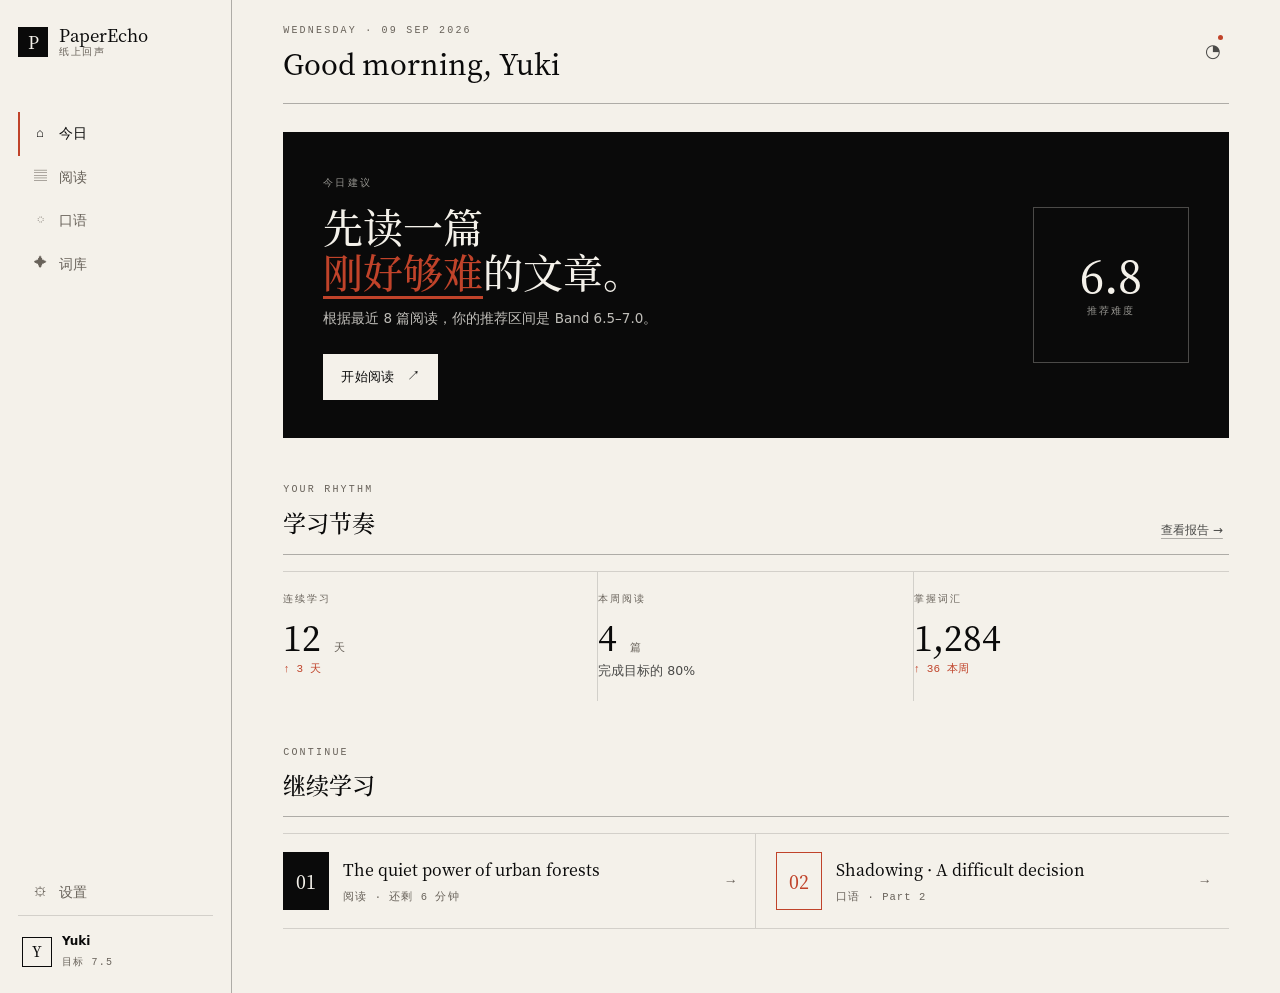
==== preview.html @ b85bc24e "site: 全站改版为 INK 设计语言,并大幅减量文案 设计:纸墨底色 + 唯一朱红强调色、直角零阴影、1px 细线分区、衬线标题 + 等宽数据; 七节各自不同版式(账目行 / 2×2 痛点行 / " ====
<!doctype html>
<html lang="zh-CN">
<head>
  <meta charset="utf-8">
  <meta name="viewport" content="width=device-width,initial-scale=1">
  <title>PaperEcho · 阅读工作台预览</title>
  <!-- 自托管衬线字体(与主站同一份子集);本页不再引用任何外部字体服务 -->
  <link rel="preload" href="./assets/fonts/paperecho-serif.otf" as="font" type="font/otf" crossorigin>
  <link rel="stylesheet" href="preview.css">
</head>
<body>
  <div class="app-shell">
    <aside class="sidebar">
      <div class="wordmark"><span class="mark">P</span><span>PaperEcho<small>纸上回声</small></span></div>
      <nav>
        <button class="nav-item active" data-screen="home"><span>⌂</span> 今日</button>
        <button class="nav-item" data-screen="library"><span>▤</span> 阅读</button>
        <button class="nav-item" data-screen="speaking"><span>◌</span> 口语</button>
        <button class="nav-item" data-screen="words"><span>✦</span> 词库</button>
      </nav>
      <div class="sidebar-bottom"><button class="nav-item"><span>⚙</span> 设置</button><div class="profile"><div class="avatar">Y</div><div><b>Yuki</b><small>目标 7.5</small></div></div></div>
    </aside>

    <main class="main">
      <header class="topbar"><button class="mobile-menu" id="mobileMenu">☰</button><div><p class="eyebrow">WEDNESDAY · 09 SEP 2026</p><h1 id="screenTitle">Good morning, Yuki</h1></div><button class="icon-button" aria-label="通知">◔<i></i></button></header>

      <section class="screen" id="homeScreen">
        <div class="hero-card">
          <div><span class="kicker">今日建议</span><h2>先读一篇<br><em>刚好够难</em>的文章。</h2><p>根据最近 8 篇阅读，你的推荐区间是 Band 6.5–7.0。</p><button class="primary" id="startReading">开始阅读 <span>↗</span></button></div>
          <div class="orb"><div class="orb-line"></div><strong>6.8</strong><small>推荐难度</small></div>
        </div>
        <div class="section-head"><div><span class="eyebrow">YOUR RHYTHM</span><h3>学习节奏</h3></div><button class="text-button">查看报告 →</button></div>
        <div class="metrics"><article><span>连续学习</span><strong>12 <small>天</small></strong><b class="up">↑ 3 天</b></article><article><span>本周阅读</span><strong>4 <small>篇</small></strong><b>完成目标的 80%</b></article><article><span>掌握词汇</span><strong>1,284</strong><b class="up">↑ 36 本周</b></article></div>
        <div class="section-head"><div><span class="eyebrow">CONTINUE</span><h3>继续学习</h3></div></div>
        <div class="continue-list"><button class="continue-card" data-open="article"><span class="book-cover moss">01</span><span><b>The quiet power of urban forests</b><small>阅读 · 还剩 6 分钟</small></span><span class="arrow">→</span></button><button class="continue-card"><span class="book-cover clay">02</span><span><b>Shadowing · A difficult decision</b><small>口语 · Part 2</small></span><span class="arrow">→</span></button></div>
      </section>

      <section class="screen hidden" id="libraryScreen">
        <div class="library-head"><div><span class="eyebrow">READING LIBRARY</span><h2>你的阅读</h2></div><button class="primary" id="newReading">＋ 新文章</button></div>
        <div class="filter-row"><button class="filter active">全部</button><button class="filter">未完成</button><button class="filter">已完成</button><span class="filter-spacer"></span><button class="icon-button">⌕</button></div>
        <div class="article-grid"><button class="article-card featured" data-open="article"><div class="article-art forest"><span>FEATURED</span></div><div class="article-info"><div><span class="tag">自然 · Band 6.5</span><span class="duration">8 min</span></div><h3>The quiet power of urban forests</h3><p>城市森林如何改变我们的注意力、情绪与社区关系。</p><div class="progress"><i style="width:68%"></i></div></div></button><button class="article-card"><div class="article-art blue"><span>NEW</span></div><div class="article-info"><div><span class="tag">社会 · Band 7.0</span><span class="duration">11 min</span></div><h3>Why some cities are learning to slow down</h3><p>慢城市运动与现代生活节奏的重新设计。</p><div class="progress"><i style="width:12%"></i></div></div></button><button class="article-card"><div class="article-art sand"><span>DONE</span></div><div class="article-info"><div><span class="tag">科技 · Band 6.0</span><span class="duration">7 min</span></div><h3>The memory we outsource</h3><p>当工具替我们记住一切，我们还记得什么。</p><div class="progress"><i style="width:100%"></i></div></div></button></div>
      </section>

      <section class="screen hidden" id="articleScreen">
        <button class="back-button" id="backToLibrary">← 阅读库</button><div class="article-layout"><article class="reading-column"><div class="article-meta"><span class="tag">自然 · Band 6.5</span><span>约 8 分钟</span></div><h2>The quiet power of<br><em>urban forests</em></h2><p class="dek">城市里的树木不只是风景。越来越多的研究发现，它们正在悄悄改变我们的注意力、情绪与社区关系。</p><div class="article-tools"><button class="tool active">原文</button><button class="tool">译文</button><span></span><button class="tool">Aa</button><button class="tool">•••</button></div><div class="article-body"><p>On a summer afternoon, a pocket of woodland can feel like a different city. The traffic is still there, but it becomes a distant texture rather than the main event.</p><p>Researchers have begun to describe this effect as <mark>soft fascination</mark>: a kind of attention that holds us gently, without demanding that we solve a problem or make a decision.</p><p>That may explain why urban forests matter beyond their environmental benefits. They give people a place to recover their attention, and sometimes, to notice one another again.</p></div></article><aside class="article-aside"><div class="aside-card"><span class="eyebrow">YOUR FEEDBACK</span><h3>这篇文章对你来说难吗？</h3><p>你的评价会帮助 PaperEcho 找到更适合你的下一篇文章。</p><div class="rating-grid"><button data-rating="1"><b>1</b><small>太简单</small></button><button data-rating="2"><b>2</b><small>偏简单</small></button><button data-rating="3"><b>3</b><small>刚刚好</small></button><button data-rating="4"><b>4</b><small>偏难</small></button><button data-rating="5"><b>5</b><small>太难</small></button></div><div class="rating-result" id="ratingResult">选择一个选项，记录你的真实感受。</div></div><div class="aside-card words-card"><span class="eyebrow">VOCABULARY</span><h3>本篇重点词</h3><div class="word-row"><b>fascination</b><span>着迷 · B2</span></div><div class="word-row"><b>recover</b><span>恢复 · B1</span></div><div class="word-row"><b>texture</b><span>质感 · B2</span></div></div></aside></div>
      </section>

      <div class="toast" id="toast">已保存到你的阅读画像</div>
      <nav class="mobile-nav"><button class="active" data-screen="home">⌂<small>今日</small></button><button data-screen="library">▤<small>阅读</small></button><button data-screen="speaking">◌<small>口语</small></button><button data-screen="words">✦<small>词库</small></button></nav>
    </main>
  </div>
  <script src="preview.js"></script>
</body>
</html>
---- preview.css ----
/* =========================================================================
   PaperEcho · 阅读工作台预览(桌面形态示意)
   与主站、App 同一套 INK 语言:墨与纸、唯一强调色、直角、零阴影、1px 细线、
   衬线标题 + 等宽数据。
   注意:这里不再 @import 任何外部字体(旧的 Google Fonts 引用既违反站点
   「零依赖」,在国内也基本加载不出来),改用与主站同一份自托管思源宋体子集。
   ========================================================================= */

@font-face {
  font-family: "PaperEcho Serif";
  src: url("./assets/fonts/paperecho-serif.otf") format("opentype");
  font-weight: 400 700;
  font-style: normal;
  font-display: swap;
}

:root {
  --paper: #F4F1EA;
  --paper-2: #E7E1D4;
  --paper-3: #DBD4C5;
  --ink: #0A0A0A;
  --ink-2: #4A4A48;
  --ink-3: #68625A;             /* 与主站一致:三级文字也要过 4.5:1 */
  --hair: rgba(10, 10, 10, .14);
  --hair-2: rgba(10, 10, 10, .30);
  --accent: #C0432A;            /* 面积色 */
  --accent-text: #A8371F;       /* 小号朱红文字 */
  --accent-on-ink: #E2603F;
  --on-ink: #F4F1EA;
  --on-ink-2: rgba(244, 241, 234, .78);
  --on-ink-3: rgba(244, 241, 234, .60);
  --hair-on-ink: rgba(244, 241, 234, .18);
  --hair-on-ink-2: rgba(244, 241, 234, .28);
  --sans: -apple-system, BlinkMacSystemFont, "PingFang SC", "Hiragino Sans GB", "Microsoft YaHei", Inter, system-ui, "Segoe UI", Roboto, sans-serif;
  --serif: "PaperEcho Serif", "Songti SC", "Source Han Serif SC", "Noto Serif SC", "SimSun", Georgia, "Times New Roman", serif;
  --mono: ui-monospace, "SF Mono", SFMono-Regular, Menlo, Consolas, "Liberation Mono", monospace;
}

/* 与主站同一套暗色反转:预览页此前没有暗色模式,系统切暗色时它会一直亮着 */
@media (prefers-color-scheme: dark) {
  :root {
    --paper: #0C0C0C;
    --paper-2: #1A1918;
    --paper-3: #242320;
    --ink: #F2F0EA;
    --ink-2: #B9B5AC;
    --ink-3: #8C8880;
    --hair: rgba(242, 240, 234, .18);
    --hair-2: rgba(242, 240, 234, .34);
    --accent: #E2603F;
    --accent-text: #E2603F;
    --accent-on-ink: #A8371F;
    --on-ink: #0C0C0C;
    --on-ink-2: rgba(12, 12, 12, .78);
    --on-ink-3: rgba(12, 12, 12, .62);
    --hair-on-ink: rgba(12, 12, 12, .16);
    --hair-on-ink-2: rgba(12, 12, 12, .30);
  }
}

* { box-sizing: border-box; }

body {
  margin: 0;
  background: var(--paper);
  color: var(--ink);
  font-family: var(--sans);
  font-size: 14px;
  line-height: 1.6;
  -webkit-font-smoothing: antialiased;
}
button { font: inherit; color: inherit; border: 0; background: none; cursor: pointer; }
.hidden { display: none !important; }

/* ---------------------------- 外壳 ---------------------------- */
.app-shell { display: flex; min-height: 100vh; }

.sidebar {
  width: 232px;
  flex: 0 0 auto;
  border-right: 1px solid var(--hair-2);
  padding: 26px 18px 22px;
  display: flex;
  flex-direction: column;
}
.wordmark { display: flex; align-items: center; gap: 11px; }
.wordmark .mark {
  width: 30px; height: 30px;
  display: grid; place-items: center;
  background: var(--ink);
  color: var(--paper);
  font-family: var(--serif);
  font-size: 17px;
}
.wordmark > span:last-child {
  font-family: var(--serif);
  font-size: 17px;
  line-height: 1.1;
}
.wordmark small {
  display: block;
  font-family: var(--mono);
  font-size: 9.5px;
  letter-spacing: .18em;
  color: var(--ink-3);
  margin-top: 3px;
}

.sidebar nav { display: grid; gap: 0; margin-top: 54px; }
.nav-item {
  display: flex;
  align-items: center;
  gap: 11px;
  padding: 11px 12px;
  text-align: left;
  font-size: 13.5px;
  color: var(--ink-3);
  border-left: 2px solid transparent;
}
.nav-item span { width: 16px; text-align: center; font-family: var(--mono); font-size: 13px; }
.nav-item:hover { color: var(--ink); }
.nav-item.active { color: var(--ink); border-left-color: var(--accent); }

.sidebar-bottom { margin-top: auto; }
.profile {
  display: flex; gap: 10px; align-items: center;
  padding: 16px 4px 0;
  border-top: 1px solid var(--hair);
  font-size: 12px;
}
.profile small { display: block; font-family: var(--mono); font-size: 10px; letter-spacing: .12em; color: var(--ink-3); margin-top: 4px; }
.avatar {
  width: 30px; height: 30px;
  display: grid; place-items: center;
  border: 1px solid var(--ink);
  font-family: var(--serif);
  font-size: 14px;
}

.main { flex: 1; min-width: 0; padding: 0 clamp(20px, 4vw, 56px) 64px; }

/* ---------------------------- 顶栏 ---------------------------- */
.topbar {
  height: 104px;
  display: flex;
  align-items: center;
  justify-content: space-between;
  gap: 16px;
  border-bottom: 1px solid var(--hair-2);
}
.eyebrow, .kicker {
  font-family: var(--mono);
  font-size: 10px;
  letter-spacing: .22em;
  text-transform: uppercase;
  color: var(--ink-3);
  margin: 0;
}
.topbar h1 {
  font-family: var(--serif);
  font-weight: 400;
  font-size: clamp(22px, 2.2vw, 28px);
  line-height: 1.15;
  margin: 8px 0 0;
}
.icon-button { position: relative; font-size: 18px; color: var(--ink-2); padding: 8px; }
.icon-button i {
  position: absolute; right: 6px; top: 6px;
  width: 5px; height: 5px; border-radius: 50%;
  background: var(--accent);
}
.mobile-menu { display: none; }

.screen { max-width: 1080px; margin: 0 auto; padding-top: 28px; }

/* ---------------------------- 首页 ---------------------------- */
.hero-card {
  background: var(--ink);
  color: var(--paper);
  padding: 38px 40px;
  display: flex;
  align-items: center;
  justify-content: space-between;
  gap: 32px;
  min-height: 260px;
}
.hero-card .eyebrow, .hero-card .kicker { color: var(--on-ink-3); }
.hero-card h2 {
  font-family: var(--serif);
  font-weight: 400;
  font-size: clamp(28px, 3.4vw, 40px);
  line-height: 1.12;
  margin: 12px 0 14px;
}
.hero-card h2 em { font-style: normal; color: var(--accent); box-shadow: inset 0 -3px 0 var(--accent); }
.hero-card p { color: var(--on-ink-2); max-width: 42ch; font-size: 13.5px; margin: 0 0 24px; }
.primary {
  background: var(--paper);
  color: var(--ink);
  padding: 13px 18px;
  font-size: 13px;
  letter-spacing: .03em;
  display: inline-flex;
  align-items: center;
  gap: 12px;
}
.primary:hover { background: var(--accent); color: #fff; }
.primary span { font-family: var(--mono); }

.orb {
  flex: 0 0 auto;
  width: 156px; height: 156px;
  border: 1px solid var(--hair-on-ink-2);
  display: grid;
  place-content: center;
  text-align: center;
}
.orb strong { font-family: var(--serif); font-size: 44px; line-height: 1; color: var(--paper); font-weight: 400; }
.orb small { display: block; margin-top: 8px; font-family: var(--mono); font-size: 9.5px; letter-spacing: .2em; color: var(--on-ink-3); }
.orb-line { display: none; }

.section-head, .library-head {
  display: flex;
  align-items: flex-end;
  justify-content: space-between;
  gap: 16px;
  margin: 38px 0 16px;
  padding-bottom: 12px;
  border-bottom: 1px solid var(--hair-2);
}
.section-head h3, .library-head h2 {
  font-family: var(--serif);
  font-weight: 400;
  font-size: clamp(19px, 1.9vw, 23px);
  margin: 6px 0 0;
}
.text-button { font-size: 12px; color: var(--ink-2); text-decoration: underline; text-underline-offset: 4px; text-decoration-color: var(--hair-2); }
.text-button:hover { color: var(--accent); }

.metrics { display: grid; grid-template-columns: repeat(3, minmax(0, 1fr)); gap: 0; border-top: 1px solid var(--hair); }
.metrics article { padding: 20px 20px 20px 0; border-right: 1px solid var(--hair); }
.metrics article:last-child { border-right: 0; }
.metrics span { display: block; font-family: var(--mono); font-size: 10px; letter-spacing: .2em; text-transform: uppercase; color: var(--ink-3); }
.metrics strong { display: block; font-family: var(--serif); font-weight: 400; font-size: 34px; line-height: 1.1; margin: 10px 0 6px; }
.metrics strong small { font-family: var(--mono); font-size: 11px; color: var(--ink-3); margin-left: 4px; }
.metrics b { display: block; font-weight: 400; font-size: 12.5px; color: var(--ink-2); }
.metrics .up { color: var(--accent); font-family: var(--mono); font-size: 11px; }

.continue-list { display: grid; grid-template-columns: repeat(2, minmax(0, 1fr)); gap: 0; border-top: 1px solid var(--hair); }
.continue-card {
  display: flex;
  align-items: center;
  gap: 14px;
  text-align: left;
  padding: 18px 20px 18px 0;
  border-bottom: 1px solid var(--hair);
}
.continue-card:nth-child(odd) { border-right: 1px solid var(--hair); }
.continue-card:nth-child(even) { padding-left: 20px; }
.continue-card:hover { background: var(--paper-2); }
.book-cover {
  flex: 0 0 auto;
  width: 46px; height: 58px;
  display: grid; place-items: center;
  font-family: var(--serif);
  font-size: 18px;
  border: 1px solid var(--ink);
}
.book-cover.moss { background: var(--ink); color: var(--paper); }
.book-cover.clay { background: var(--paper); color: var(--accent); border-color: var(--accent); }
.continue-card b { display: block; font-family: var(--serif); font-weight: 400; font-size: 16px; }
.continue-card small { display: block; font-family: var(--mono); font-size: 10.5px; letter-spacing: .1em; color: var(--ink-3); margin-top: 6px; }
.arrow { margin-left: auto; font-family: var(--mono); color: var(--ink-3); }

/* ---------------------------- 阅读库 ---------------------------- */
.filter-row { display: flex; align-items: center; gap: 8px; margin-bottom: 22px; flex-wrap: wrap; }
.filter { padding: 8px 12px; border: 1px solid var(--hair-2); font-size: 12px; color: var(--ink-2); }
.filter:hover { color: var(--ink); border-color: var(--ink); }
.filter.active { background: var(--ink); border-color: var(--ink); color: var(--paper); }
.filter-spacer { flex: 1; }

.article-grid { display: grid; grid-template-columns: repeat(3, minmax(0, 1fr)); gap: 0; border-top: 1px solid var(--hair); }
.article-card {
  text-align: left;
  padding: 20px 20px 22px;
  border-bottom: 1px solid var(--hair);
  border-right: 1px solid var(--hair);
}
.article-card:nth-child(3n) { border-right: 0; }
.article-card:hover { background: var(--paper-2); }
.article-art {
  height: 96px;
  display: flex;
  align-items: flex-end;
  font-family: var(--mono);
  font-size: 10px;
  letter-spacing: .2em;
  text-transform: uppercase;
  color: var(--ink-3);
  border: 1px solid var(--hair);
  padding: 12px;
  margin-bottom: 16px;
}
.article-art.forest { background: var(--ink); color: var(--paper); }
.article-art.blue { background: var(--paper-3); color: var(--ink-2); }
.article-art.sand { background: var(--paper-2); color: var(--ink-2); }
.article-info > div:first-child { display: flex; justify-content: space-between; gap: 8px; align-items: baseline; }
.tag, .duration { font-family: var(--mono); font-size: 10px; letter-spacing: .12em; }
.tag { color: var(--accent); }
.duration { color: var(--ink-3); }
.article-info h3 { font-family: var(--serif); font-weight: 400; font-size: 19px; line-height: 1.25; margin: 11px 0 8px; }
.article-info p { font-size: 12.5px; color: var(--ink-2); line-height: 1.6; min-height: 38px; }
.progress { height: 1px; background: var(--hair-2); margin-top: 16px; position: relative; }
.progress i { display: block; height: 3px; margin-top: -1px; background: var(--ink); }
.featured { outline: 1px solid var(--accent); outline-offset: -1px; }

/* ---------------------------- 文章页 ---------------------------- */
.back-button { font-size: 12px; color: var(--ink-2); margin: 4px 0 22px; text-decoration: underline; text-underline-offset: 4px; text-decoration-color: var(--hair-2); }
.back-button:hover { color: var(--accent); }

.article-layout { display: grid; grid-template-columns: minmax(0, 1fr) 300px; gap: clamp(28px, 4vw, 64px); }
.reading-column { max-width: 660px; }
.article-meta {
  display: flex; justify-content: space-between; gap: 10px; align-items: baseline;
  font-family: var(--mono); font-size: 10.5px; letter-spacing: .12em; color: var(--ink-3);
  border-bottom: 1px solid var(--hair-2);
  padding-bottom: 14px;
}
.reading-column h2 {
  font-family: var(--serif);
  font-weight: 400;
  font-size: clamp(30px, 3.6vw, 44px);
  line-height: 1.12;
  margin: 28px 0 18px;
}
.dek { font-size: 15.5px; color: var(--ink-2); line-height: 1.75; max-width: 46em; }
.article-tools {
  display: flex;
  gap: 6px;
  align-items: center;
  border-top: 1px solid var(--hair-2);
  border-bottom: 1px solid var(--hair-2);
  padding: 12px 0;
  margin: 26px 0;
}
.article-tools span { flex: 1; }
.tool { font-size: 11.5px; color: var(--ink-3); padding: 6px 8px; }
.tool:hover { color: var(--ink); }
.tool.active { color: var(--ink); box-shadow: inset 0 -2px 0 var(--accent); }

.article-body { font-family: var(--serif); font-size: 17.5px; line-height: 1.85; color: var(--ink); }
.article-body p { margin: 0 0 20px; }
.article-body mark { background: transparent; color: var(--ink); font-weight: 600; box-shadow: inset 0 -1px 0 var(--ink); padding: 0 2px; }

.article-aside { min-width: 0; }
.aside-card { border: 1px solid var(--hair-2); padding: 18px; margin-bottom: 14px; }
.aside-card h3 { font-family: var(--serif); font-weight: 400; font-size: 17px; line-height: 1.3; margin: 10px 0 8px; }
.aside-card p { font-size: 12.5px; color: var(--ink-2); line-height: 1.65; }

.rating-grid { display: grid; grid-template-columns: repeat(5, minmax(0, 1fr)); border: 1px solid var(--hair-2); margin-top: 16px; }
.rating-grid button { padding: 9px 2px; border-right: 1px solid var(--hair-2); font-size: 12px; color: var(--ink-3); }
.rating-grid button:last-child { border-right: 0; }
.rating-grid button:hover { color: var(--ink); }
.rating-grid button.selected { background: var(--ink); color: var(--paper); }
.rating-grid b { display: block; font-family: var(--mono); font-size: 11px; font-weight: 400; }
.rating-grid small { display: block; font-size: 9.5px; margin-top: 3px; }
.rating-result { font-size: 11.5px; color: var(--ink-3); margin-top: 12px; line-height: 1.6; }

.words-card h3 { margin-bottom: 12px; }
.word-row {
  display: flex; justify-content: space-between; gap: 10px;
  border-top: 1px solid var(--hair);
  padding: 10px 0;
  font-family: var(--serif);
  font-size: 14px;
}
.word-row span { font-family: var(--mono); font-size: 10.5px; color: var(--ink-3); align-self: center; }

/* ---------------------------- 提示条 ---------------------------- */
.toast {
  position: fixed;
  left: 50%;
  bottom: 26px;
  transform: translate(-50%, 14px);
  background: var(--ink);
  color: var(--paper);
  padding: 12px 18px;
  font-size: 12.5px;
  opacity: 0;
  pointer-events: none;
  transition: opacity .22s ease, transform .22s ease;
}
.toast.show { opacity: 1; transform: translate(-50%, 0); }

.mobile-nav { display: none; }

/* ---------------------------- 响应式 ---------------------------- */
@media (max-width: 980px) {
  .article-layout { grid-template-columns: minmax(0, 1fr); }
  .article-grid { grid-template-columns: repeat(2, minmax(0, 1fr)); }
  .article-card:nth-child(3n) { border-right: 1px solid var(--hair); }
  .article-card:nth-child(2n) { border-right: 0; }
}

@media (max-width: 850px) {
  .sidebar {
    display: none;
    position: fixed;
    z-index: 20;
    inset: 0 auto 0 0;
    width: 250px;
    background: var(--paper);
    border-right: 1px solid var(--hair-2);
  }
  .sidebar.open { display: flex; }
  .main { padding: 0 20px 90px; }
  .topbar { height: 84px; }
  .mobile-menu { display: block; font-size: 18px; color: var(--ink-2); margin-right: 12px; }
  .topbar > div { flex: 1; }
  .hero-card { flex-direction: column; align-items: flex-start; padding: 28px 22px; }
  .orb { width: 120px; height: 120px; align-self: flex-end; }
  .orb strong { font-size: 34px; }
  .metrics { grid-template-columns: minmax(0, 1fr); }
  .metrics article { border-right: 0; border-bottom: 1px solid var(--hair); }
  .continue-list { grid-template-columns: minmax(0, 1fr); }
  .continue-card:nth-child(odd) { border-right: 0; }
  .continue-card:nth-child(even) { padding-left: 0; }
  .article-grid { grid-template-columns: minmax(0, 1fr); }
  .article-card { border-right: 0 !important; }
  .mobile-nav {
    display: flex;
    position: fixed;
    z-index: 5;
    left: 12px; right: 12px; bottom: 12px;
    justify-content: space-around;
    background: var(--paper);
    border: 1px solid var(--hair-2);
    padding: 6px;
  }
  .mobile-nav button { padding: 6px 14px; font-family: var(--mono); font-size: 14px; color: var(--ink-3); }
  .mobile-nav button.active { background: var(--ink); color: var(--paper); }
  .mobile-nav small { display: block; font-size: 9px; margin-top: 3px; }
}
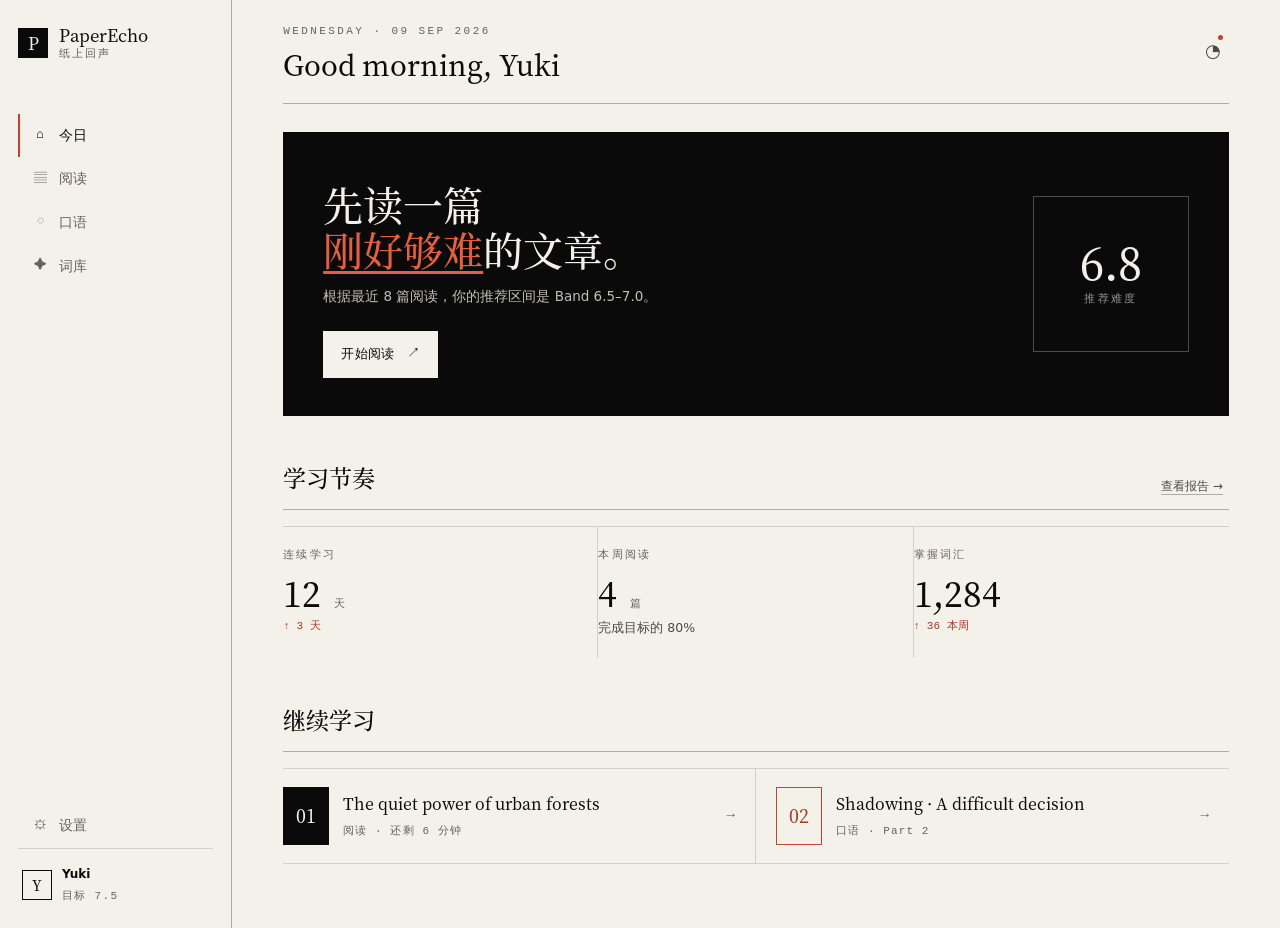
==== commit 0ca1e118: "site: 文案与结构改版——托管计费话术对齐、FAQ 扩充、能力清单刷新" ====
--- a/preview.html
+++ b/preview.html
@@ -26,23 +26,23 @@
 
       <section class="screen" id="homeScreen">
         <div class="hero-card">
-          <div><span class="kicker">今日建议</span><h2>先读一篇<br><em>刚好够难</em>的文章。</h2><p>根据最近 8 篇阅读，你的推荐区间是 Band 6.5–7.0。</p><button class="primary" id="startReading">开始阅读 <span>↗</span></button></div>
+          <div><h2>先读一篇<br><em>刚好够难</em>的文章。</h2><p>根据最近 8 篇阅读，你的推荐区间是 Band 6.5–7.0。</p><button class="primary" id="startReading">开始阅读 <span>↗</span></button></div>
           <div class="orb"><div class="orb-line"></div><strong>6.8</strong><small>推荐难度</small></div>
         </div>
-        <div class="section-head"><div><span class="eyebrow">YOUR RHYTHM</span><h3>学习节奏</h3></div><button class="text-button">查看报告 →</button></div>
+        <div class="section-head"><div><h3>学习节奏</h3></div><button class="text-button">查看报告 →</button></div>
         <div class="metrics"><article><span>连续学习</span><strong>12 <small>天</small></strong><b class="up">↑ 3 天</b></article><article><span>本周阅读</span><strong>4 <small>篇</small></strong><b>完成目标的 80%</b></article><article><span>掌握词汇</span><strong>1,284</strong><b class="up">↑ 36 本周</b></article></div>
-        <div class="section-head"><div><span class="eyebrow">CONTINUE</span><h3>继续学习</h3></div></div>
+        <div class="section-head"><div><h3>继续学习</h3></div></div>
         <div class="continue-list"><button class="continue-card" data-open="article"><span class="book-cover moss">01</span><span><b>The quiet power of urban forests</b><small>阅读 · 还剩 6 分钟</small></span><span class="arrow">→</span></button><button class="continue-card"><span class="book-cover clay">02</span><span><b>Shadowing · A difficult decision</b><small>口语 · Part 2</small></span><span class="arrow">→</span></button></div>
       </section>
 
       <section class="screen hidden" id="libraryScreen">
-        <div class="library-head"><div><span class="eyebrow">READING LIBRARY</span><h2>你的阅读</h2></div><button class="primary" id="newReading">＋ 新文章</button></div>
+        <div class="library-head"><div><h2>你的阅读</h2></div><button class="primary" id="newReading">＋ 新文章</button></div>
         <div class="filter-row"><button class="filter active">全部</button><button class="filter">未完成</button><button class="filter">已完成</button><span class="filter-spacer"></span><button class="icon-button">⌕</button></div>
         <div class="article-grid"><button class="article-card featured" data-open="article"><div class="article-art forest"><span>FEATURED</span></div><div class="article-info"><div><span class="tag">自然 · Band 6.5</span><span class="duration">8 min</span></div><h3>The quiet power of urban forests</h3><p>城市森林如何改变我们的注意力、情绪与社区关系。</p><div class="progress"><i style="width:68%"></i></div></div></button><button class="article-card"><div class="article-art blue"><span>NEW</span></div><div class="article-info"><div><span class="tag">社会 · Band 7.0</span><span class="duration">11 min</span></div><h3>Why some cities are learning to slow down</h3><p>慢城市运动与现代生活节奏的重新设计。</p><div class="progress"><i style="width:12%"></i></div></div></button><button class="article-card"><div class="article-art sand"><span>DONE</span></div><div class="article-info"><div><span class="tag">科技 · Band 6.0</span><span class="duration">7 min</span></div><h3>The memory we outsource</h3><p>当工具替我们记住一切，我们还记得什么。</p><div class="progress"><i style="width:100%"></i></div></div></button></div>
       </section>
 
       <section class="screen hidden" id="articleScreen">
-        <button class="back-button" id="backToLibrary">← 阅读库</button><div class="article-layout"><article class="reading-column"><div class="article-meta"><span class="tag">自然 · Band 6.5</span><span>约 8 分钟</span></div><h2>The quiet power of<br><em>urban forests</em></h2><p class="dek">城市里的树木不只是风景。越来越多的研究发现，它们正在悄悄改变我们的注意力、情绪与社区关系。</p><div class="article-tools"><button class="tool active">原文</button><button class="tool">译文</button><span></span><button class="tool">Aa</button><button class="tool">•••</button></div><div class="article-body"><p>On a summer afternoon, a pocket of woodland can feel like a different city. The traffic is still there, but it becomes a distant texture rather than the main event.</p><p>Researchers have begun to describe this effect as <mark>soft fascination</mark>: a kind of attention that holds us gently, without demanding that we solve a problem or make a decision.</p><p>That may explain why urban forests matter beyond their environmental benefits. They give people a place to recover their attention, and sometimes, to notice one another again.</p></div></article><aside class="article-aside"><div class="aside-card"><span class="eyebrow">YOUR FEEDBACK</span><h3>这篇文章对你来说难吗？</h3><p>你的评价会帮助 PaperEcho 找到更适合你的下一篇文章。</p><div class="rating-grid"><button data-rating="1"><b>1</b><small>太简单</small></button><button data-rating="2"><b>2</b><small>偏简单</small></button><button data-rating="3"><b>3</b><small>刚刚好</small></button><button data-rating="4"><b>4</b><small>偏难</small></button><button data-rating="5"><b>5</b><small>太难</small></button></div><div class="rating-result" id="ratingResult">选择一个选项，记录你的真实感受。</div></div><div class="aside-card words-card"><span class="eyebrow">VOCABULARY</span><h3>本篇重点词</h3><div class="word-row"><b>fascination</b><span>着迷 · B2</span></div><div class="word-row"><b>recover</b><span>恢复 · B1</span></div><div class="word-row"><b>texture</b><span>质感 · B2</span></div></div></aside></div>
+        <button class="back-button" id="backToLibrary">← 阅读库</button><div class="article-layout"><article class="reading-column"><div class="article-meta"><span class="tag">自然 · Band 6.5</span><span>约 8 分钟</span></div><h2>The quiet power of<br><em>urban forests</em></h2><p class="dek">城市里的树木不只是风景。越来越多的研究发现，它们正在悄悄改变我们的注意力、情绪与社区关系。</p><div class="article-tools"><button class="tool active">原文</button><button class="tool">译文</button><span></span><button class="tool">Aa</button><button class="tool">•••</button></div><div class="article-body"><p>On a summer afternoon, a pocket of woodland can feel like a different city. The traffic is still there, but it becomes a distant texture rather than the main event.</p><p>Researchers have begun to describe this effect as <mark>soft fascination</mark>: a kind of attention that holds us gently, without demanding that we solve a problem or make a decision.</p><p>That may explain why urban forests matter beyond their environmental benefits. They give people a place to recover their attention, and sometimes, to notice one another again.</p></div></article><aside class="article-aside"><div class="aside-card"><h3>这篇文章对你来说难吗？</h3><p>你的评价会帮助 PaperEcho 找到更适合你的下一篇文章。</p><div class="rating-grid"><button data-rating="1"><b>1</b><small>太简单</small></button><button data-rating="2"><b>2</b><small>偏简单</small></button><button data-rating="3"><b>3</b><small>刚刚好</small></button><button data-rating="4"><b>4</b><small>偏难</small></button><button data-rating="5"><b>5</b><small>太难</small></button></div><div class="rating-result" id="ratingResult">选择一个选项，记录你的真实感受。</div></div><div class="aside-card words-card"><h3>本篇重点词</h3><div class="word-row"><b>fascination</b><span>着迷 · B2</span></div><div class="word-row"><b>recover</b><span>恢复 · B1</span></div><div class="word-row"><b>texture</b><span>质感 · B2</span></div></div></aside></div>
       </section>
 
       <div class="toast" id="toast">已保存到你的阅读画像</div>
--- a/preview.css
+++ b/preview.css
@@ -26,6 +26,7 @@
   --accent: #C0432A;            /* 面积色 */
   --accent-text: #A8371F;       /* 小号朱红文字 */
   --accent-on-ink: #E2603F;
+  --on-accent: #FFFFFF;         /* 强调色底上的文字:浅色模式用白 */
   --on-ink: #F4F1EA;
   --on-ink-2: rgba(244, 241, 234, .78);
   --on-ink-3: rgba(244, 241, 234, .60);
@@ -44,12 +45,13 @@
     --paper-3: #242320;
     --ink: #F2F0EA;
     --ink-2: #B9B5AC;
-    --ink-3: #8C8880;
+    --ink-3: #918C84;
     --hair: rgba(242, 240, 234, .18);
     --hair-2: rgba(242, 240, 234, .34);
-    --accent: #E2603F;
-    --accent-text: #E2603F;
+    --accent: #E76B4A;
+    --accent-text: #E76B4A;
     --accent-on-ink: #A8371F;
+    --on-accent: #0C0C0C;         /* 暗色模式强调色变亮,文字必须翻成近黑 */
     --on-ink: #0C0C0C;
     --on-ink-2: rgba(12, 12, 12, .78);
     --on-ink-3: rgba(12, 12, 12, .62);
@@ -100,7 +102,7 @@
 .wordmark small {
   display: block;
   font-family: var(--mono);
-  font-size: 9.5px;
+  font-size: 11px;
   letter-spacing: .18em;
   color: var(--ink-3);
   margin-top: 3px;
@@ -128,7 +130,7 @@
   border-top: 1px solid var(--hair);
   font-size: 12px;
 }
-.profile small { display: block; font-family: var(--mono); font-size: 10px; letter-spacing: .12em; color: var(--ink-3); margin-top: 4px; }
+.profile small { display: block; font-family: var(--mono); font-size: 11px; letter-spacing: .12em; color: var(--ink-3); margin-top: 4px; }
 .avatar {
   width: 30px; height: 30px;
   display: grid; place-items: center;
@@ -150,7 +152,7 @@
 }
 .eyebrow, .kicker {
   font-family: var(--mono);
-  font-size: 10px;
+  font-size: 11px;
   letter-spacing: .22em;
   text-transform: uppercase;
   color: var(--ink-3);
@@ -192,7 +194,17 @@
   line-height: 1.12;
   margin: 12px 0 14px;
 }
-.hero-card h2 em { font-style: normal; color: var(--accent); box-shadow: inset 0 -3px 0 var(--accent); }
+.hero-card h2 em {
+  font-style: normal;
+  /* 卡片底是 var(--ink)：浅色模式是墨底，暗色模式翻成纸底。
+     所以这里的文字必须走 --accent-on-ink（墨底专用朱红），
+     用 --accent-text 会在暗色模式下变成「浅底浅字」，实测 2.79:1。 */
+  color: var(--accent-on-ink);
+  text-decoration: underline;
+  text-decoration-color: var(--accent-on-ink);
+  text-decoration-thickness: 3px;
+  text-underline-offset: .12em;
+}
 .hero-card p { color: var(--on-ink-2); max-width: 42ch; font-size: 13.5px; margin: 0 0 24px; }
 .primary {
   background: var(--paper);
@@ -204,7 +216,7 @@
   align-items: center;
   gap: 12px;
 }
-.primary:hover { background: var(--accent); color: #fff; }
+.primary:hover { background: var(--accent); color: var(--on-accent); }
 .primary span { font-family: var(--mono); }
 
 .orb {
@@ -216,7 +228,7 @@
   text-align: center;
 }
 .orb strong { font-family: var(--serif); font-size: 44px; line-height: 1; color: var(--paper); font-weight: 400; }
-.orb small { display: block; margin-top: 8px; font-family: var(--mono); font-size: 9.5px; letter-spacing: .2em; color: var(--on-ink-3); }
+.orb small { display: block; margin-top: 8px; font-family: var(--mono); font-size: 11px; letter-spacing: .2em; color: var(--on-ink-3); }
 .orb-line { display: none; }
 
 .section-head, .library-head {
@@ -235,16 +247,16 @@
   margin: 6px 0 0;
 }
 .text-button { font-size: 12px; color: var(--ink-2); text-decoration: underline; text-underline-offset: 4px; text-decoration-color: var(--hair-2); }
-.text-button:hover { color: var(--accent); }
+.text-button:hover { color: var(--accent-text); }
 
 .metrics { display: grid; grid-template-columns: repeat(3, minmax(0, 1fr)); gap: 0; border-top: 1px solid var(--hair); }
 .metrics article { padding: 20px 20px 20px 0; border-right: 1px solid var(--hair); }
 .metrics article:last-child { border-right: 0; }
-.metrics span { display: block; font-family: var(--mono); font-size: 10px; letter-spacing: .2em; text-transform: uppercase; color: var(--ink-3); }
+.metrics span { display: block; font-family: var(--mono); font-size: 11px; letter-spacing: .2em; text-transform: uppercase; color: var(--ink-3); }
 .metrics strong { display: block; font-family: var(--serif); font-weight: 400; font-size: 34px; line-height: 1.1; margin: 10px 0 6px; }
 .metrics strong small { font-family: var(--mono); font-size: 11px; color: var(--ink-3); margin-left: 4px; }
 .metrics b { display: block; font-weight: 400; font-size: 12.5px; color: var(--ink-2); }
-.metrics .up { color: var(--accent); font-family: var(--mono); font-size: 11px; }
+.metrics .up { color: var(--accent-text); font-family: var(--mono); font-size: 11px; }
 
 .continue-list { display: grid; grid-template-columns: repeat(2, minmax(0, 1fr)); gap: 0; border-top: 1px solid var(--hair); }
 .continue-card {
@@ -267,9 +279,9 @@
   border: 1px solid var(--ink);
 }
 .book-cover.moss { background: var(--ink); color: var(--paper); }
-.book-cover.clay { background: var(--paper); color: var(--accent); border-color: var(--accent); }
+.book-cover.clay { background: var(--paper); color: var(--accent-text); border-color: var(--accent); }
 .continue-card b { display: block; font-family: var(--serif); font-weight: 400; font-size: 16px; }
-.continue-card small { display: block; font-family: var(--mono); font-size: 10.5px; letter-spacing: .1em; color: var(--ink-3); margin-top: 6px; }
+.continue-card small { display: block; font-family: var(--mono); font-size: 11px; letter-spacing: .1em; color: var(--ink-3); margin-top: 6px; }
 .arrow { margin-left: auto; font-family: var(--mono); color: var(--ink-3); }
 
 /* ---------------------------- 阅读库 ---------------------------- */
@@ -293,7 +305,7 @@
   display: flex;
   align-items: flex-end;
   font-family: var(--mono);
-  font-size: 10px;
+  font-size: 11px;
   letter-spacing: .2em;
   text-transform: uppercase;
   color: var(--ink-3);
@@ -305,8 +317,8 @@
 .article-art.blue { background: var(--paper-3); color: var(--ink-2); }
 .article-art.sand { background: var(--paper-2); color: var(--ink-2); }
 .article-info > div:first-child { display: flex; justify-content: space-between; gap: 8px; align-items: baseline; }
-.tag, .duration { font-family: var(--mono); font-size: 10px; letter-spacing: .12em; }
-.tag { color: var(--accent); }
+.tag, .duration { font-family: var(--mono); font-size: 11px; letter-spacing: .12em; }
+.tag { color: var(--accent-text); }
 .duration { color: var(--ink-3); }
 .article-info h3 { font-family: var(--serif); font-weight: 400; font-size: 19px; line-height: 1.25; margin: 11px 0 8px; }
 .article-info p { font-size: 12.5px; color: var(--ink-2); line-height: 1.6; min-height: 38px; }
@@ -316,13 +328,13 @@
 
 /* ---------------------------- 文章页 ---------------------------- */
 .back-button { font-size: 12px; color: var(--ink-2); margin: 4px 0 22px; text-decoration: underline; text-underline-offset: 4px; text-decoration-color: var(--hair-2); }
-.back-button:hover { color: var(--accent); }
+.back-button:hover { color: var(--accent-text); }
 
 .article-layout { display: grid; grid-template-columns: minmax(0, 1fr) 300px; gap: clamp(28px, 4vw, 64px); }
 .reading-column { max-width: 660px; }
 .article-meta {
   display: flex; justify-content: space-between; gap: 10px; align-items: baseline;
-  font-family: var(--mono); font-size: 10.5px; letter-spacing: .12em; color: var(--ink-3);
+  font-family: var(--mono); font-size: 11px; letter-spacing: .12em; color: var(--ink-3);
   border-bottom: 1px solid var(--hair-2);
   padding-bottom: 14px;
 }
@@ -363,7 +375,7 @@
 .rating-grid button:hover { color: var(--ink); }
 .rating-grid button.selected { background: var(--ink); color: var(--paper); }
 .rating-grid b { display: block; font-family: var(--mono); font-size: 11px; font-weight: 400; }
-.rating-grid small { display: block; font-size: 9.5px; margin-top: 3px; }
+.rating-grid small { display: block; font-size: 11px; margin-top: 3px; }
 .rating-result { font-size: 11.5px; color: var(--ink-3); margin-top: 12px; line-height: 1.6; }
 
 .words-card h3 { margin-bottom: 12px; }
@@ -374,7 +386,7 @@
   font-family: var(--serif);
   font-size: 14px;
 }
-.word-row span { font-family: var(--mono); font-size: 10.5px; color: var(--ink-3); align-self: center; }
+.word-row span { font-family: var(--mono); font-size: 11px; color: var(--ink-3); align-self: center; }
 
 /* ---------------------------- 提示条 ---------------------------- */
 .toast {
@@ -439,5 +451,5 @@
   }
   .mobile-nav button { padding: 6px 14px; font-family: var(--mono); font-size: 14px; color: var(--ink-3); }
   .mobile-nav button.active { background: var(--ink); color: var(--paper); }
-  .mobile-nav small { display: block; font-size: 9px; margin-top: 3px; }
-}
+  .mobile-nav small { display: block; font-size: 11px; margin-top: 3px; }
+}
